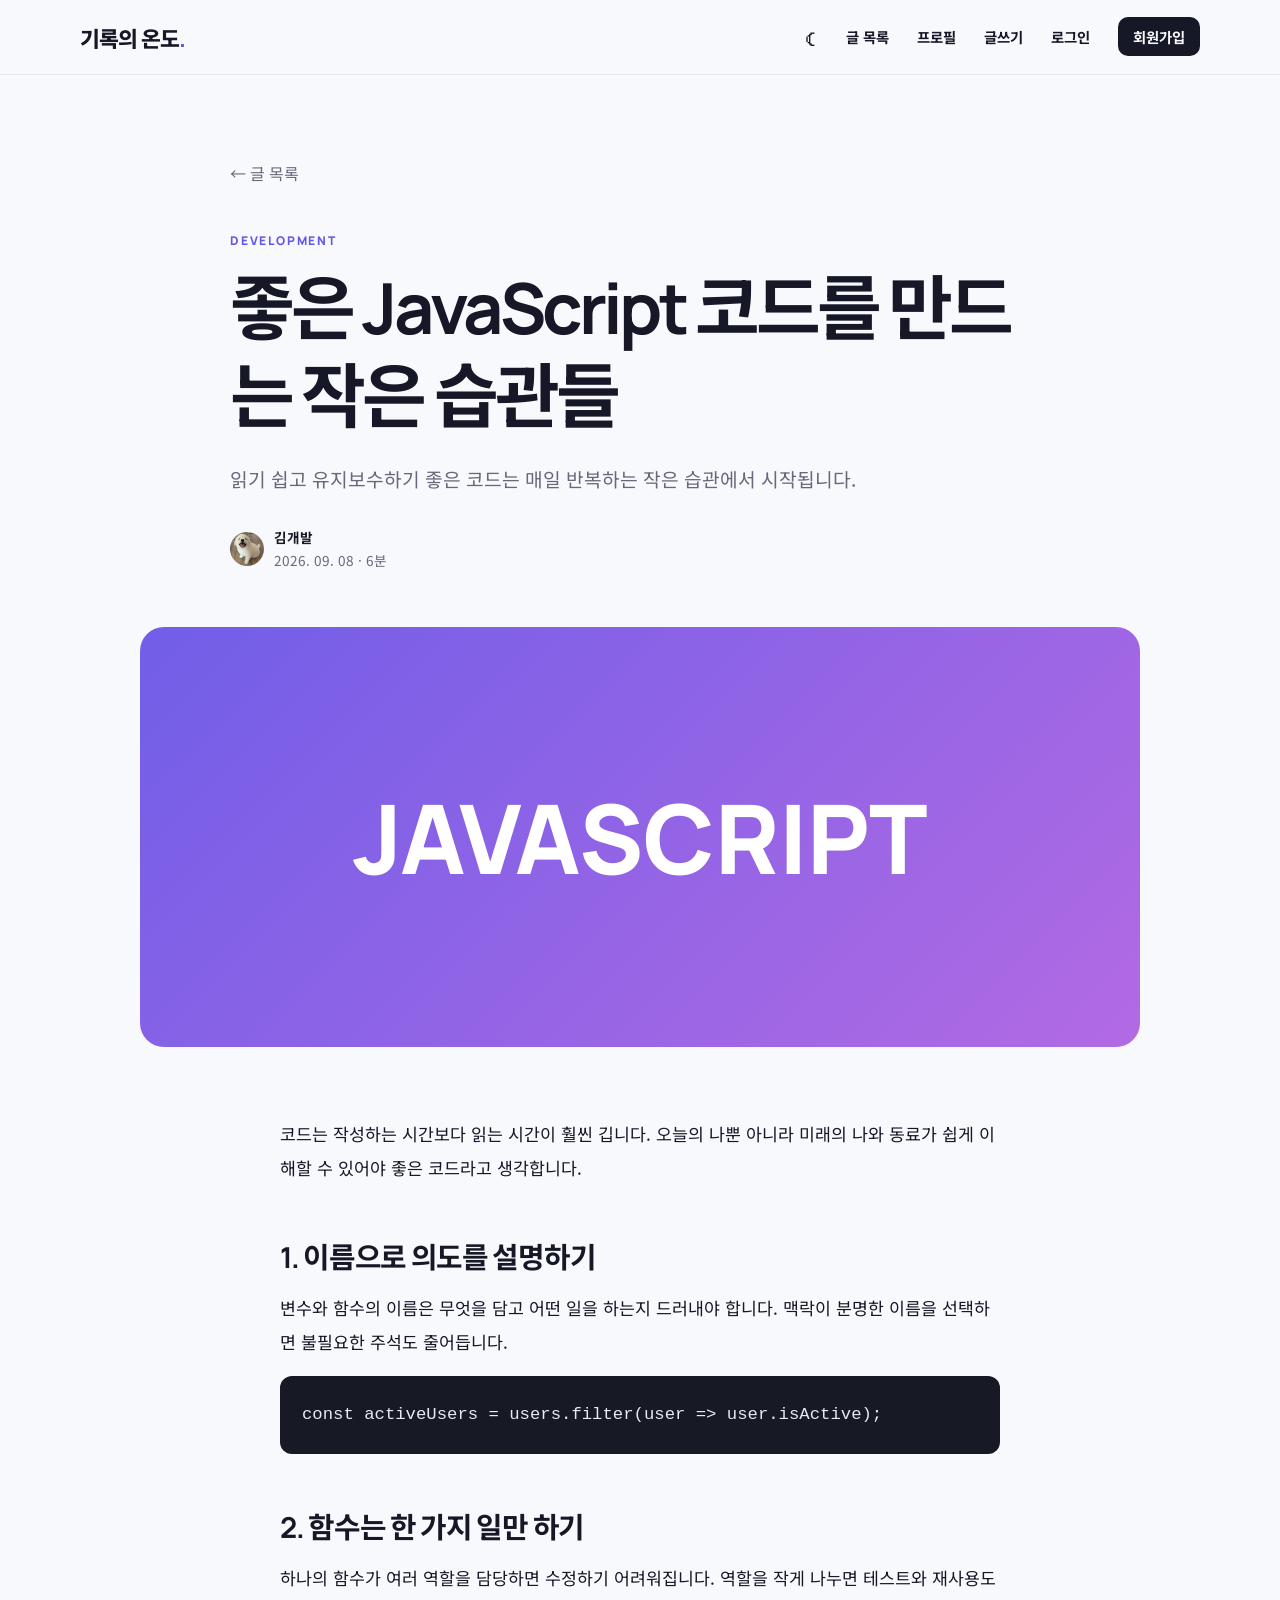
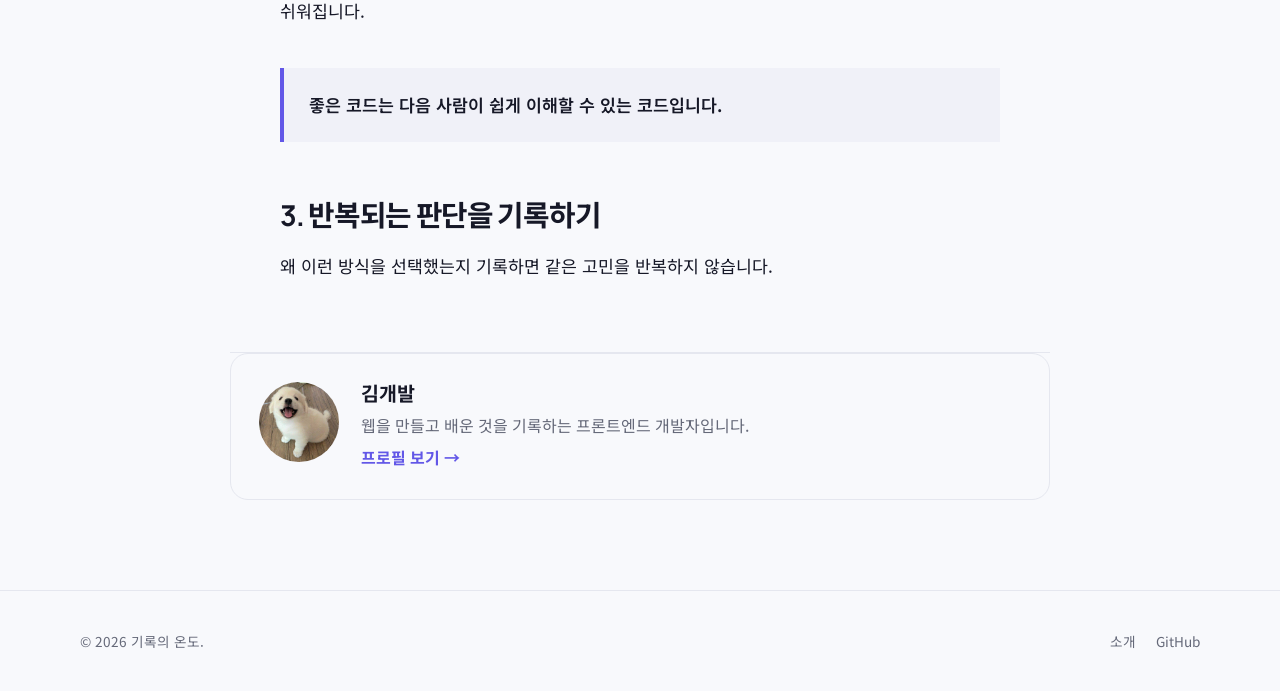
==== post-detail.html @ d5a5cb3f "Rebuild site as personal blog" ====
<!doctype html><html lang="ko"><head><meta charset="UTF-8"><meta name="viewport" content="width=device-width,initial-scale=1"><title>좋은 JavaScript 코드를 만드는 작은 습관들</title><link rel="stylesheet" href="css/style.css"><script src="js/script.js" defer></script></head><body><div data-header></div><main><article class="article"><header class="article-header container"><a class="back-link" href="posts.html">← 글 목록</a><p class="blog-kicker">DEVELOPMENT</p><h1>좋은 JavaScript 코드를 만드는 작은 습관들</h1><p class="article-lead">읽기 쉽고 유지보수하기 좋은 코드는 매일 반복하는 작은 습관에서 시작됩니다.</p><div class="article-author"><img src="assets/images/profile.jpeg" alt="김개발"><div><b>김개발</b><span>2026. 09. 08 · 6분</span></div></div></header><div class="article-cover cover-purple">JAVASCRIPT</div><div class="article-body"><p>코드는 작성하는 시간보다 읽는 시간이 훨씬 깁니다. 오늘의 나뿐 아니라 미래의 나와 동료가 쉽게 이해할 수 있어야 좋은 코드라고 생각합니다.</p><h2>1. 이름으로 의도를 설명하기</h2><p>변수와 함수의 이름은 무엇을 담고 어떤 일을 하는지 드러내야 합니다. 맥락이 분명한 이름을 선택하면 불필요한 주석도 줄어듭니다.</p><pre><code>const activeUsers = users.filter(user =&gt; user.isActive);</code></pre><h2>2. 함수는 한 가지 일만 하기</h2><p>하나의 함수가 여러 역할을 담당하면 수정하기 어려워집니다. 역할을 작게 나누면 테스트와 재사용도 쉬워집니다.</p><blockquote>좋은 코드는 다음 사람이 쉽게 이해할 수 있는 코드입니다.</blockquote><h2>3. 반복되는 판단을 기록하기</h2><p>왜 이런 방식을 선택했는지 기록하면 같은 고민을 반복하지 않습니다.</p></div><footer class="article-footer container"><div class="author-card"><img src="assets/images/profile.jpeg" alt="김개발"><div><h3>김개발</h3><p>웹을 만들고 배운 것을 기록하는 프론트엔드 개발자입니다.</p><a href="profile.html">프로필 보기 →</a></div></div></footer></article></main><div data-footer></div></body></html>
---- css/style.css ----
@import url('https://fonts.googleapis.com/css2?family=Manrope:wght@500;600;700;800&family=Noto+Sans+KR:wght@400;500;600;700&display=swap');
:root{--bg:#f8f9fc;--surface:#fff;--text:#161827;--muted:#656979;--primary:#6257e7;--primary-dark:#493fc8;--line:#e5e7ef;--tint:#f0f1f8;--shadow:0 18px 50px rgba(29,31,58,.09);--radius:22px;--max:1120px}
[data-theme="dark"]{--bg:#10111a;--surface:#191b27;--text:#f4f5fb;--muted:#a8acbd;--primary:#928aff;--primary-dark:#aaa4ff;--line:#2b2e3d;--tint:#141620;--shadow:0 18px 50px rgba(0,0,0,.25)}
*{box-sizing:border-box}html{scroll-behavior:smooth;scroll-padding-top:80px}body{margin:0;background:var(--bg);color:var(--text);font-family:"Noto Sans KR",sans-serif;line-height:1.7}a{color:inherit;text-decoration:none}button,input,textarea{font:inherit}button{color:inherit}h1,h2,h3,p{margin-top:0}h1,h2,h3,.logo{font-family:Manrope,"Noto Sans KR",sans-serif;line-height:1.25}h1{font-size:clamp(2.35rem,5.7vw,4.85rem);letter-spacing:-.055em;margin-bottom:24px}h1 span{color:var(--primary)}h2{font-size:clamp(2rem,4vw,3.15rem);letter-spacing:-.045em;margin-bottom:38px}h3{font-size:1.22rem}.container{width:min(calc(100% - 40px),var(--max));margin:auto}.section{padding:112px 0}.tinted{background:var(--tint)}.section-label,.eyebrow,.project-type{font:700 .78rem Manrope,sans-serif;color:var(--primary);letter-spacing:.14em}.skip-link{position:fixed;z-index:100;top:8px;left:8px;background:var(--text);color:var(--bg);padding:10px;transform:translateY(-150%)}.skip-link:focus{transform:none}.site-header{position:sticky;top:0;z-index:20;background:color-mix(in srgb,var(--bg) 88%,transparent);border-bottom:1px solid var(--line);backdrop-filter:blur(14px)}.nav{height:76px;display:flex;align-items:center}.logo{font-size:1.55rem;font-weight:800;margin-right:auto}.logo span{color:var(--primary)}.nav-list{display:flex;gap:30px;list-style:none;margin:0 0 0 20px;padding:0;font-size:.93rem;font-weight:600}.nav-list a:hover,.nav-list a:focus-visible{color:var(--primary)}.theme-toggle,.menu-toggle{border:0;background:transparent;cursor:pointer}.theme-toggle{font-size:1.35rem;margin-left:25px}.menu-toggle{display:none;width:36px}.menu-toggle span:not(.sr-only){display:block;width:23px;height:2px;background:currentColor;margin:5px}.sr-only{position:absolute;width:1px;height:1px;overflow:hidden;clip:rect(0,0,0,0)}.hero{min-height:calc(100vh - 76px);display:grid;align-items:center;padding:85px 0}.hero-grid{display:grid;grid-template-columns:1.45fr .75fr;gap:80px;align-items:center}.hero-description{font-size:1.13rem;color:var(--muted);max-width:620px}.hero-actions{display:flex;gap:12px;margin:34px 0}.button{display:inline-flex;justify-content:center;align-items:center;border:1px solid transparent;border-radius:12px;padding:13px 22px;font-weight:700;cursor:pointer}.primary{background:var(--primary);color:#fff}.primary:hover{background:var(--primary-dark)}.secondary{border-color:var(--line);background:var(--surface)}.social-links{display:flex;gap:25px;font-size:.9rem;font-weight:700}.social-links a:hover{color:var(--primary)}.profile-visual{text-align:center}.profile-ring{width:min(330px,70vw);aspect-ratio:1;margin:auto;border-radius:42% 58% 61% 39% / 40% 41% 59% 60%;padding:12px;background:linear-gradient(135deg,var(--primary),#76d6ea);box-shadow:var(--shadow);animation:blob 9s ease-in-out infinite}.profile-avatar{height:100%;display:grid;place-items:center;border-radius:inherit;background:var(--surface);font:800 6rem Manrope;color:var(--primary)}.status{display:inline-flex;align-items:center;gap:8px;margin-top:25px;background:var(--surface);padding:10px 15px;border:1px solid var(--line);border-radius:30px;font-size:.8rem;box-shadow:var(--shadow)}.status i{width:8px;height:8px;border-radius:50%;background:#2bc478}.two-column{display:grid;grid-template-columns:1fr 1fr;gap:90px}.about-copy{font-size:1.06rem;color:var(--muted)}.quick-info{display:grid;grid-template-columns:1fr 1fr;gap:20px;margin-top:34px}.quick-info div{border-top:1px solid var(--line);padding-top:15px}.quick-info dt{font-size:.8rem}.quick-info dd{margin:4px 0;color:var(--text);font-weight:600}.card-grid{display:grid;grid-template-columns:repeat(3,1fr);gap:20px}.card{padding:30px;background:var(--surface);border:1px solid var(--line);border-radius:var(--radius);transition:.25s}.card:hover{transform:translateY(-6px);box-shadow:var(--shadow)}.card-number{color:var(--primary);font:700 .85rem Manrope}.card h3{margin:30px 0 12px}.card p{color:var(--muted);margin:0}.skill-groups{display:grid;grid-template-columns:repeat(3,1fr);gap:20px}.skill-groups article{padding:28px;border:1px solid var(--line);border-radius:var(--radius);background:var(--surface)}.tag-list{display:flex;flex-wrap:wrap;gap:9px;list-style:none;margin:18px 0 0;padding:0}.tag-list li{padding:8px 13px;border-radius:10px;background:var(--tint);font-size:.82rem;font-weight:600}.section-heading{display:flex;justify-content:space-between;align-items:start}.section-heading a{font-size:.9rem;color:var(--primary);font-weight:700}.project-grid{display:grid;grid-template-columns:repeat(2,1fr);gap:24px}.project-card{overflow:hidden;background:var(--surface);border:1px solid var(--line);border-radius:var(--radius)}.project-preview{height:245px;display:grid;place-items:center;font:800 clamp(2rem,5vw,3.6rem) Manrope;color:#fff;letter-spacing:-.05em}.preview-one{background:linear-gradient(135deg,#766bea,#65c8df)}.preview-two{background:linear-gradient(135deg,#14192f,#5261b9)}.project-body{padding:28px}.project-body>p:not(.project-type){color:var(--muted)}.small li{padding:6px 10px}.project-links{display:flex;gap:22px;margin-top:25px;font-weight:700;font-size:.9rem}.project-links a:hover{color:var(--primary)}.contact-grid{display:grid;grid-template-columns:1fr 1fr;gap:90px}.contact-grid>div>p:not(.section-label){color:var(--muted)}.email-link{display:inline-block;font-size:1.2rem;font-weight:700;color:var(--primary);border-bottom:1px solid;margin-top:15px}.contact-note{font-size:.9rem}.contact-form{background:var(--surface);padding:32px;border:1px solid var(--line);border-radius:var(--radius);box-shadow:var(--shadow)}.field{margin-bottom:19px}.field label{display:block;margin-bottom:7px;font-size:.88rem;font-weight:700}.field input,.field textarea{width:100%;border:1px solid var(--line);background:var(--bg);color:var(--text);border-radius:10px;padding:12px 14px;outline:none}.field input:focus,.field textarea:focus{border-color:var(--primary);box-shadow:0 0 0 3px color-mix(in srgb,var(--primary) 18%,transparent)}.field textarea{resize:vertical}.error{display:block;min-height:20px;color:#d83c4c;font-size:.76rem}.invalid{border-color:#d83c4c!important}.form-status{margin:12px 0 0;font-size:.84rem;color:var(--primary)}footer{border-top:1px solid var(--line)}.footer-inner{min-height:100px;display:flex;justify-content:space-between;align-items:center;color:var(--muted);font-size:.85rem}.footer-inner p{margin:0}:focus-visible{outline:3px solid color-mix(in srgb,var(--primary) 55%,transparent);outline-offset:3px}@keyframes blob{50%{border-radius:58% 42% 37% 63% / 55% 57% 43% 45%}}
@media(max-width:800px){.section{padding:78px 0}.hero-grid,.two-column,.contact-grid{grid-template-columns:1fr;gap:45px}.hero-copy{text-align:center}.hero-description{margin-inline:auto}.hero-actions,.social-links{justify-content:center}.profile-visual{order:-1}.profile-ring{width:210px}.profile-avatar{font-size:4rem}.card-grid,.skill-groups{grid-template-columns:1fr}.project-grid{grid-template-columns:1fr}.menu-toggle{display:block;margin-left:10px}.nav-list{display:none;position:absolute;top:76px;left:0;width:100%;margin:0;padding:18px 20px 25px;background:var(--bg);border-bottom:1px solid var(--line);flex-direction:column;gap:6px}.nav-list.open{display:flex}.nav-list a{display:block;padding:10px}.theme-toggle{margin-left:0}.section-heading{display:block}.section-heading a{display:inline-block;margin:-18px 0 32px}.quick-info{grid-template-columns:1fr}.project-preview{height:190px}}
@media(prefers-reduced-motion:reduce){html{scroll-behavior:auto}*,*::before,*::after{animation:none!important;transition:none!important}}
.profile-avatar{display:block;width:100%;height:100%;border:8px solid var(--surface);border-radius:inherit;background:var(--surface);object-fit:cover;object-position:center;font-size:0}

/* Profile image emphasis */
.hero-grid{grid-template-columns:1.15fr 1fr}
.profile-visual{display:flex;flex-direction:column;align-items:center;justify-content:center;width:100%}
.profile-ring{width:min(430px,38vw);padding:14px;overflow:hidden;animation:none;border-radius:50%}
.profile-avatar{object-position:50% 50%;transform:scale(1.08);border-radius:50%}
.status{position:relative;z-index:1;margin-top:28px;padding:13px 20px;border:1px solid color-mix(in srgb,var(--primary) 28%,var(--line));background:color-mix(in srgb,var(--surface) 92%,var(--primary));color:var(--text);font-size:.92rem;font-weight:700;letter-spacing:-.015em;box-shadow:0 12px 30px rgba(29,31,58,.14)}
.status i{width:10px;height:10px;box-shadow:0 0 0 5px color-mix(in srgb,#2bc478 18%,transparent)}

@media(max-width:800px){
  .profile-ring{width:min(320px,82vw)}
  .status{margin-top:22px;padding:11px 17px;font-size:.84rem}
}

/* Mobile layout */
@media(max-width:800px){
  html{scroll-padding-top:68px}
  .container{width:min(calc(100% - 32px),var(--max))}
  .nav{height:68px}
  .nav-list{top:68px;max-height:calc(100vh - 68px);overflow-y:auto;box-shadow:0 14px 30px rgba(29,31,58,.1)}
  .nav-list a{padding:12px 8px;font-size:1rem}
  .theme-toggle,.menu-toggle{min-width:44px;min-height:44px;display:grid;place-items:center}
  .menu-toggle span:not(.sr-only){grid-column:1;grid-row:1;margin:0}
  .menu-toggle span:not(.sr-only):nth-of-type(2){transform:translateY(-7px)}
  .menu-toggle span:not(.sr-only):nth-of-type(4){transform:translateY(7px)}
  .hero{min-height:auto;padding:54px 0 72px}
  .hero-grid{gap:35px}
  .profile-visual{order:0}
  .hero-copy{order:1}
  h1{font-size:clamp(2.05rem,10vw,3.15rem);line-height:1.3;word-break:keep-all}
  h2{font-size:clamp(1.75rem,8vw,2.45rem);margin-bottom:28px;word-break:keep-all}
  .hero-description{font-size:1rem;word-break:keep-all}
  .hero-actions{width:100%;margin:28px 0 24px}
  .hero-actions .button{flex:1;min-height:48px}
  .profile-ring{width:min(300px,78vw)}
  .profile-avatar{transform:scale(1.05)}
  .status{max-width:calc(100vw - 40px);justify-content:center;text-align:center}
  .section{padding:70px 0}
  .two-column,.contact-grid{gap:25px}
  .card,.skill-groups article,.project-body,.contact-form{padding:24px}
  .project-preview{height:180px}
  .project-links{flex-wrap:wrap}
  .contact-form .button{width:100%;min-height:48px}
  .footer-inner{min-height:110px;flex-direction:column;justify-content:center;gap:8px;text-align:center}
}

@media(max-width:480px){
  .container{width:min(calc(100% - 24px),var(--max))}
  .logo{font-size:1.35rem}
  .theme-toggle{margin-left:4px}
  .hero{padding-top:40px}
  .profile-ring{width:min(250px,74vw);padding:10px}
  .status{margin-top:18px;font-size:.79rem}
  .hero-actions{flex-direction:column}
  .social-links{gap:18px;flex-wrap:wrap}
  .quick-info{gap:12px}
  .card,.skill-groups article,.project-body,.contact-form{padding:20px}
  .tag-list{gap:7px}
  .tag-list li{padding:7px 10px}
  .project-preview{height:150px}
}

.nav-list a[aria-current="page"]{color:var(--primary)}
.sub-hero{padding:110px 0 80px;background:var(--tint);border-bottom:1px solid var(--line)}
.sub-hero h1{margin-bottom:18px}
.sub-hero p:last-child{max-width:650px;margin-bottom:0;color:var(--muted);font-size:1.08rem}
.skill-groups h2{margin:12px 0 18px;font-size:1.55rem}
.skill-groups article>p:not(.section-label){color:var(--muted)}
@media(max-width:800px){.sub-hero{padding:70px 0 55px}.sub-hero p:last-child{font-size:1rem}}

/* Personal blog */
.blog-header{position:sticky;top:0;z-index:30;background:color-mix(in srgb,var(--bg) 92%,transparent);border-bottom:1px solid var(--line);backdrop-filter:blur(14px)}
.blog-nav{height:74px;display:flex;align-items:center}.blog-logo{margin-right:auto;font:800 1.35rem Manrope,"Noto Sans KR";letter-spacing:-.04em}.blog-logo span,.blog-hero h1 span{color:var(--primary)}
.blog-nav-list{display:flex;align-items:center;gap:28px;margin:0 0 0 24px;padding:0;list-style:none;font-size:.9rem;font-weight:700}.blog-nav-list a:hover{color:var(--primary)}.nav-cta{padding:9px 15px;border-radius:10px;background:var(--text);color:var(--bg)!important}
.blog-kicker{font:800 .75rem Manrope,sans-serif;letter-spacing:.15em;color:var(--primary)}.blog-hero{padding:100px 0 110px;background:linear-gradient(145deg,var(--bg),var(--tint))}.blog-hero-grid{display:grid;grid-template-columns:1.35fr .65fr;gap:70px;align-items:center}.blog-hero h1{font-size:clamp(2.7rem,6vw,5.5rem)}.blog-hero-grid>div>p:not(.blog-kicker){max-width:630px;color:var(--muted);font-size:1.1rem}.hero-note{padding:38px;border:1px solid var(--line);border-radius:28px;background:var(--surface);box-shadow:var(--shadow);transform:rotate(2deg)}.hero-note p{color:var(--primary);font-size:.8rem;font-weight:800}.hero-note blockquote{margin:35px 0;font-size:1.45rem;font-weight:700;line-height:1.65}.hero-note span{color:var(--muted);font-size:.8rem}
.blog-section{padding:100px 0}.blog-section-head{display:flex;align-items:end;justify-content:space-between;margin-bottom:38px}.blog-section-head h2{margin:0}.blog-section-head>a{color:var(--primary);font-weight:700}.post-grid{display:grid;grid-template-columns:repeat(3,1fr);gap:24px}.post-card{overflow:hidden;border:1px solid var(--line);border-radius:20px;background:var(--surface);transition:.25s}.post-card:hover{transform:translateY(-6px);box-shadow:var(--shadow)}.post-cover{height:205px;display:grid;place-items:center;color:#fff;font:800 2.2rem Manrope}.cover-purple{background:linear-gradient(135deg,#715ee8,#b26ae3)}.cover-blue{background:linear-gradient(135deg,#3277c8,#65c7db)}.cover-green{background:linear-gradient(135deg,#278d70,#74c97a)}.post-content{padding:25px}.post-meta{color:var(--primary)!important;font-size:.76rem!important;font-weight:700}.post-content h3{font-size:1.25rem}.post-content>p{color:var(--muted);font-size:.9rem}.post-author{display:flex;align-items:center;gap:9px;margin-top:20px;font-size:.85rem;font-weight:700}.post-author img,.article-author img{width:34px;height:34px;border-radius:50%;object-fit:cover}.newsletter{padding:70px 0;background:var(--text);color:var(--bg)}.newsletter-inner{display:flex;justify-content:space-between;align-items:center;gap:50px}.newsletter h2{margin:0 0 10px}.newsletter p{margin-bottom:0}.subscribe-form{display:flex;gap:9px;min-width:400px}.subscribe-form input{flex:1;padding:13px 15px;border:0;border-radius:10px}.blog-footer{border-top:1px solid var(--line)}.blog-footer .footer-inner div{display:flex;gap:20px}
.simple-header{height:80px;display:flex;align-items:center;justify-content:space-between}.simple-header>a:last-child{font-size:.85rem}.auth-page{background:linear-gradient(145deg,var(--bg),var(--tint));min-height:100vh}.auth-main{min-height:calc(100vh - 80px);display:grid;place-items:center;padding:40px 20px 80px}.auth-card{width:min(100%,470px);padding:42px;border:1px solid var(--line);border-radius:24px;background:var(--surface);box-shadow:var(--shadow)}.auth-card h1{margin:8px 0;font-size:2.5rem}.auth-intro{color:var(--muted);margin-bottom:30px}.full{width:100%;min-height:50px}.check-row{display:flex;gap:8px;align-items:flex-start;margin:2px 0 22px;color:var(--muted);font-size:.82rem}.check-row input{margin-top:5px}.label-row{display:flex;justify-content:space-between}.label-row a{color:var(--primary);font-size:.78rem}
.profile-header,.page-title{padding:90px 0;background:var(--tint);border-bottom:1px solid var(--line)}.profile-header-inner{display:grid;grid-template-columns:260px 1fr;gap:60px;align-items:center}.profile-header-inner>img{width:260px;height:260px;border-radius:50%;object-fit:cover;border:10px solid var(--surface);box-shadow:var(--shadow)}.profile-header h1,.page-title h1{font-size:clamp(2.4rem,5vw,4.3rem);margin:12px 0 18px}.profile-header-inner>div>p:not(.blog-kicker),.page-title p:last-child{color:var(--muted);max-width:620px}.profile-links{display:flex;gap:20px;margin-top:24px;color:var(--primary);font-size:.88rem;font-weight:700}.profile-body{display:grid;grid-template-columns:1.5fr .7fr;gap:80px}.profile-body article{font-size:1.05rem;color:var(--muted)}.profile-body aside{padding:28px;border-radius:18px;background:var(--tint)}.profile-body aside h3:not(:first-child){margin-top:30px}.profile-body aside p{color:var(--muted)}
.filter-bar{display:flex;justify-content:space-between;gap:20px;margin-bottom:36px}.filter-tabs{display:flex;gap:7px}.filter-tabs button{border:1px solid var(--line);border-radius:30px;padding:9px 17px;background:var(--surface);cursor:pointer}.filter-tabs button.active{background:var(--text);color:var(--bg)}#post-search{width:260px;padding:10px 14px;border:1px solid var(--line);border-radius:10px;background:var(--surface);color:var(--text)}.post-list article{border-top:1px solid var(--line);padding:30px 0}.post-list article:last-child{border-bottom:1px solid var(--line)}.post-list article>a{display:grid;grid-template-columns:180px 1fr;gap:30px;align-items:center}.list-cover{height:130px;border-radius:14px;display:grid;place-items:center;color:#fff;font:800 1.8rem Manrope}.post-list h2{margin:6px 0 9px;font-size:1.55rem}.post-list p{margin-bottom:0;color:var(--muted)}.empty-state{text-align:center;padding:80px;color:var(--muted)}
.article-header{max-width:820px;padding-top:85px;padding-bottom:55px}.back-link{display:inline-block;margin-bottom:45px;color:var(--muted)}.article-header h1{font-size:clamp(2.4rem,5.5vw,4.4rem);margin:14px 0 24px}.article-lead{font-size:1.2rem;color:var(--muted)}.article-author{display:flex;gap:10px;align-items:center;margin-top:30px}.article-author div{display:flex;flex-direction:column;font-size:.85rem}.article-author span{color:var(--muted)}.article-cover{width:min(calc(100% - 40px),1000px);height:420px;margin:auto;border-radius:24px;display:grid;place-items:center;color:#fff;font:800 clamp(2.5rem,8vw,6rem) Manrope}.article-body{width:min(calc(100% - 40px),720px);margin:70px auto;font-size:1.08rem;line-height:1.95}.article-body h2{margin:55px 0 16px;font-size:1.8rem}.article-body pre{overflow:auto;padding:22px;border-radius:12px;background:#171925;color:#e8e9f2}.article-body blockquote{margin:40px 0;padding:20px 25px;border-left:4px solid var(--primary);background:var(--tint);font-weight:600}.article-footer{max-width:820px;padding-bottom:90px}.author-card{display:flex;gap:22px;padding:28px;border:1px solid var(--line);border-radius:18px}.author-card img{width:80px;height:80px;border-radius:50%;object-fit:cover}.author-card h3,.author-card p{margin-bottom:5px}.author-card p{color:var(--muted)}.author-card a{color:var(--primary);font-weight:700}
.editor-page{padding:70px 0 100px;max-width:850px}.editor-head{display:flex;align-items:end;justify-content:space-between;margin-bottom:40px}.editor-head h1{margin:5px 0 0;font-size:3rem}.editor-head>span{color:var(--muted);font-size:.8rem}.editor-form>label{display:block;margin-bottom:22px}.editor-form label>span{display:block;margin-bottom:8px;font-size:.85rem;font-weight:700}.editor-form input,.editor-form select,.editor-form textarea{width:100%;border:1px solid var(--line);border-radius:10px;padding:13px 15px;background:var(--surface);color:var(--text)}.editor-form .title-input{font-size:1.35rem;font-weight:700}.content-editor{min-height:420px;resize:vertical;line-height:1.8}.editor-actions{display:flex;justify-content:flex-end;gap:10px}
@media(max-width:800px){.blog-nav{height:68px}.blog-nav-list{display:none;position:absolute;top:68px;left:0;width:100%;margin:0;padding:15px;background:var(--bg);border-bottom:1px solid var(--line);flex-direction:column;align-items:stretch;gap:3px}.blog-nav-list.open{display:flex}.blog-nav-list a{display:block;padding:11px}.blog-hero{padding:65px 0}.blog-hero-grid,.profile-body{grid-template-columns:1fr;gap:35px}.hero-note{transform:none}.post-grid{grid-template-columns:1fr}.newsletter-inner{display:block}.subscribe-form{min-width:0;margin-top:25px}.profile-header,.page-title{padding:60px 0}.profile-header-inner{grid-template-columns:1fr;text-align:center;gap:28px}.profile-header-inner>img{width:210px;height:210px;margin:auto}.profile-header-inner>div>p{margin-inline:auto}.profile-links{justify-content:center;flex-wrap:wrap}.filter-bar{display:block}.filter-tabs{margin-bottom:15px;overflow-x:auto}#post-search{width:100%}.post-list article>a{grid-template-columns:120px 1fr;gap:18px}.list-cover{height:100px}.post-list h2{font-size:1.15rem}.post-list article>a>div:last-child>p:last-child{display:none}.article-cover{height:260px}.article-body{margin:45px auto}.auth-card{padding:30px 24px}.simple-header>a:last-child{font-size:.75rem}.editor-page{padding-top:45px}.content-editor{min-height:330px}}
@media(max-width:480px){.blog-logo{font-size:1.17rem}.blog-hero h1{font-size:2.45rem}.blog-section{padding:70px 0}.subscribe-form{flex-direction:column}.post-list article>a{grid-template-columns:1fr}.list-cover{height:150px}.article-cover{height:190px;border-radius:15px}.article-header{padding-top:55px}.author-card{align-items:center}.author-card img{width:60px;height:60px}.editor-actions .button{flex:1}}
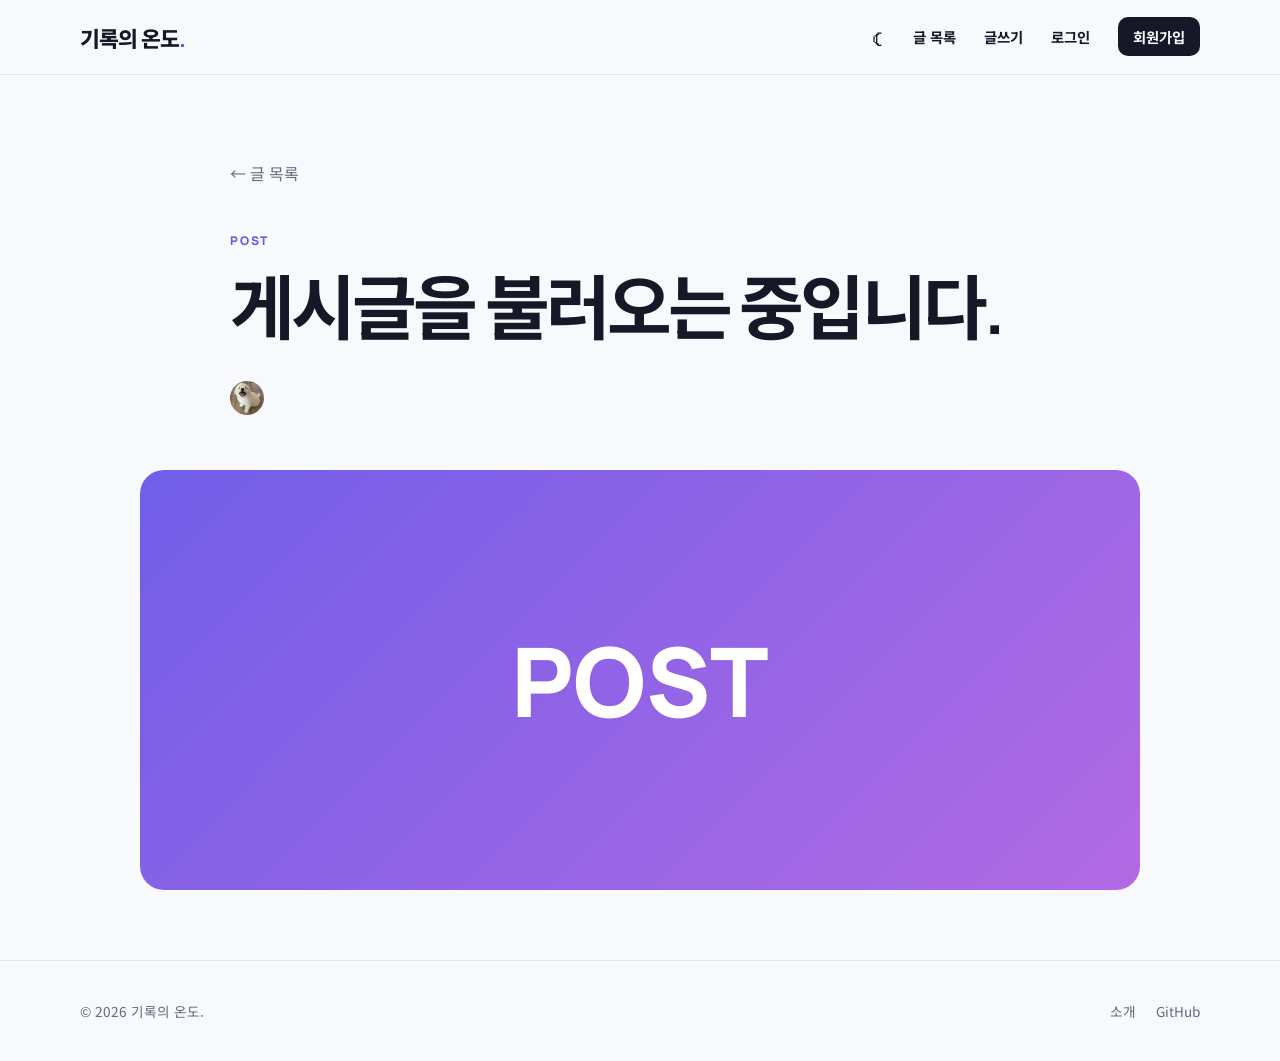
==== commit 04851c17: "Improve page speed with local caching" ====
--- a/post-detail.html
+++ b/post-detail.html
@@ -1 +1,8 @@
-<!doctype html><html lang="ko"><head><meta charset="UTF-8"><meta name="viewport" content="width=device-width,initial-scale=1"><title>좋은 JavaScript 코드를 만드는 작은 습관들</title><link rel="stylesheet" href="css/style.css"><script src="js/script.js" defer></script></head><body><div data-header></div><main><article class="article"><header class="article-header container"><a class="back-link" href="posts.html">← 글 목록</a><p class="blog-kicker">DEVELOPMENT</p><h1>좋은 JavaScript 코드를 만드는 작은 습관들</h1><p class="article-lead">읽기 쉽고 유지보수하기 좋은 코드는 매일 반복하는 작은 습관에서 시작됩니다.</p><div class="article-author"><img src="assets/images/profile.jpeg" alt="김개발"><div><b>김개발</b><span>2026. 09. 08 · 6분</span></div></div></header><div class="article-cover cover-purple">JAVASCRIPT</div><div class="article-body"><p>코드는 작성하는 시간보다 읽는 시간이 훨씬 깁니다. 오늘의 나뿐 아니라 미래의 나와 동료가 쉽게 이해할 수 있어야 좋은 코드라고 생각합니다.</p><h2>1. 이름으로 의도를 설명하기</h2><p>변수와 함수의 이름은 무엇을 담고 어떤 일을 하는지 드러내야 합니다. 맥락이 분명한 이름을 선택하면 불필요한 주석도 줄어듭니다.</p><pre><code>const activeUsers = users.filter(user =&gt; user.isActive);</code></pre><h2>2. 함수는 한 가지 일만 하기</h2><p>하나의 함수가 여러 역할을 담당하면 수정하기 어려워집니다. 역할을 작게 나누면 테스트와 재사용도 쉬워집니다.</p><blockquote>좋은 코드는 다음 사람이 쉽게 이해할 수 있는 코드입니다.</blockquote><h2>3. 반복되는 판단을 기록하기</h2><p>왜 이런 방식을 선택했는지 기록하면 같은 고민을 반복하지 않습니다.</p></div><footer class="article-footer container"><div class="author-card"><img src="assets/images/profile.jpeg" alt="김개발"><div><h3>김개발</h3><p>웹을 만들고 배운 것을 기록하는 프론트엔드 개발자입니다.</p><a href="profile.html">프로필 보기 →</a></div></div></footer></article></main><div data-footer></div></body></html>
+<!doctype html>
+<html lang="ko">
+<head><meta charset="UTF-8"><meta name="viewport" content="width=device-width,initial-scale=1"><title>게시글 상세 | 기록의 온도</title><link rel="stylesheet" href="css/style.css"><script src="js/script.js" defer></script></head>
+<body><div data-header></div><main><article class="article">
+  <header class="article-header container"><a class="back-link" href="posts.html">← 글 목록</a><p class="blog-kicker">POST</p><h1>게시글을 불러오는 중입니다.</h1><p class="article-lead"></p><div class="article-author"><img src="assets/images/profile.jpeg" alt="프로필 이미지"><div><b></b><span></span></div></div></header>
+  <div class="article-cover cover-purple">POST</div><div class="article-body" aria-live="polite"></div>
+</article></main><div data-footer></div></body>
+</html>
--- a/css/style.css
+++ b/css/style.css
@@ -88,3 +88,10 @@
 .editor-page{padding:70px 0 100px;max-width:850px}.editor-head{display:flex;align-items:end;justify-content:space-between;margin-bottom:40px}.editor-head h1{margin:5px 0 0;font-size:3rem}.editor-head>span{color:var(--muted);font-size:.8rem}.editor-form>label{display:block;margin-bottom:22px}.editor-form label>span{display:block;margin-bottom:8px;font-size:.85rem;font-weight:700}.editor-form input,.editor-form select,.editor-form textarea{width:100%;border:1px solid var(--line);border-radius:10px;padding:13px 15px;background:var(--surface);color:var(--text)}.editor-form .title-input{font-size:1.35rem;font-weight:700}.content-editor{min-height:420px;resize:vertical;line-height:1.8}.editor-actions{display:flex;justify-content:flex-end;gap:10px}
 @media(max-width:800px){.blog-nav{height:68px}.blog-nav-list{display:none;position:absolute;top:68px;left:0;width:100%;margin:0;padding:15px;background:var(--bg);border-bottom:1px solid var(--line);flex-direction:column;align-items:stretch;gap:3px}.blog-nav-list.open{display:flex}.blog-nav-list a{display:block;padding:11px}.blog-hero{padding:65px 0}.blog-hero-grid,.profile-body{grid-template-columns:1fr;gap:35px}.hero-note{transform:none}.post-grid{grid-template-columns:1fr}.newsletter-inner{display:block}.subscribe-form{min-width:0;margin-top:25px}.profile-header,.page-title{padding:60px 0}.profile-header-inner{grid-template-columns:1fr;text-align:center;gap:28px}.profile-header-inner>img{width:210px;height:210px;margin:auto}.profile-header-inner>div>p{margin-inline:auto}.profile-links{justify-content:center;flex-wrap:wrap}.filter-bar{display:block}.filter-tabs{margin-bottom:15px;overflow-x:auto}#post-search{width:100%}.post-list article>a{grid-template-columns:120px 1fr;gap:18px}.list-cover{height:100px}.post-list h2{font-size:1.15rem}.post-list article>a>div:last-child>p:last-child{display:none}.article-cover{height:260px}.article-body{margin:45px auto}.auth-card{padding:30px 24px}.simple-header>a:last-child{font-size:.75rem}.editor-page{padding-top:45px}.content-editor{min-height:330px}}
 @media(max-width:480px){.blog-logo{font-size:1.17rem}.blog-hero h1{font-size:2.45rem}.blog-section{padding:70px 0}.subscribe-form{flex-direction:column}.post-list article>a{grid-template-columns:1fr}.list-cover{height:150px}.article-cover{height:190px;border-radius:15px}.article-header{padding-top:55px}.author-card{align-items:center}.author-card img{width:60px;height:60px}.editor-actions .button{flex:1}}
+.button:disabled{cursor:wait;opacity:.65}
+.nav-logout{padding:0;border:0;background:none;color:inherit;font:inherit;font-weight:700;cursor:pointer}.nav-logout:hover{color:var(--primary)}.nav-logout:disabled{cursor:wait;opacity:.65}
+@media(max-width:800px){.nav-logout{display:block;width:100%;padding:11px 8px;text-align:left}}
+.my-posts-list{display:grid;gap:14px}.my-post-item{display:grid;grid-template-columns:1fr auto;gap:24px;align-items:center;padding:24px;border:1px solid var(--line);border-radius:16px;background:var(--surface)}.my-post-item h3{margin:5px 0 7px}.my-post-item p{margin:0;color:var(--muted);font-size:.87rem}.my-post-actions{display:flex;gap:8px}.my-post-actions a,.my-post-actions button{padding:9px 13px;border:1px solid var(--line);border-radius:9px;background:var(--surface);color:var(--text);font-size:.8rem;font-weight:700;cursor:pointer}.my-post-actions .delete-post{color:#d83c4c}.my-posts-status{padding:25px 0;color:var(--muted)}
+@media(max-width:600px){.my-post-item{grid-template-columns:1fr}.my-post-actions{flex-wrap:wrap}.my-post-actions a,.my-post-actions button{flex:1;text-align:center}}
+.profile-links{align-items:center}.profile-links .button{color:#fff}.my-post-count{display:inline-block;vertical-align:middle;margin-left:8px;padding:5px 10px;border-radius:20px;background:var(--primary);color:#fff;font-size:.78rem;letter-spacing:0}.manage-description{margin:-25px 0 0;color:var(--muted)}#my-posts-section{scroll-margin-top:80px}
+@media(max-width:800px){.manage-description{margin:-18px 0 20px}.blog-section-head{align-items:flex-start}.profile-links .button{width:100%}}
